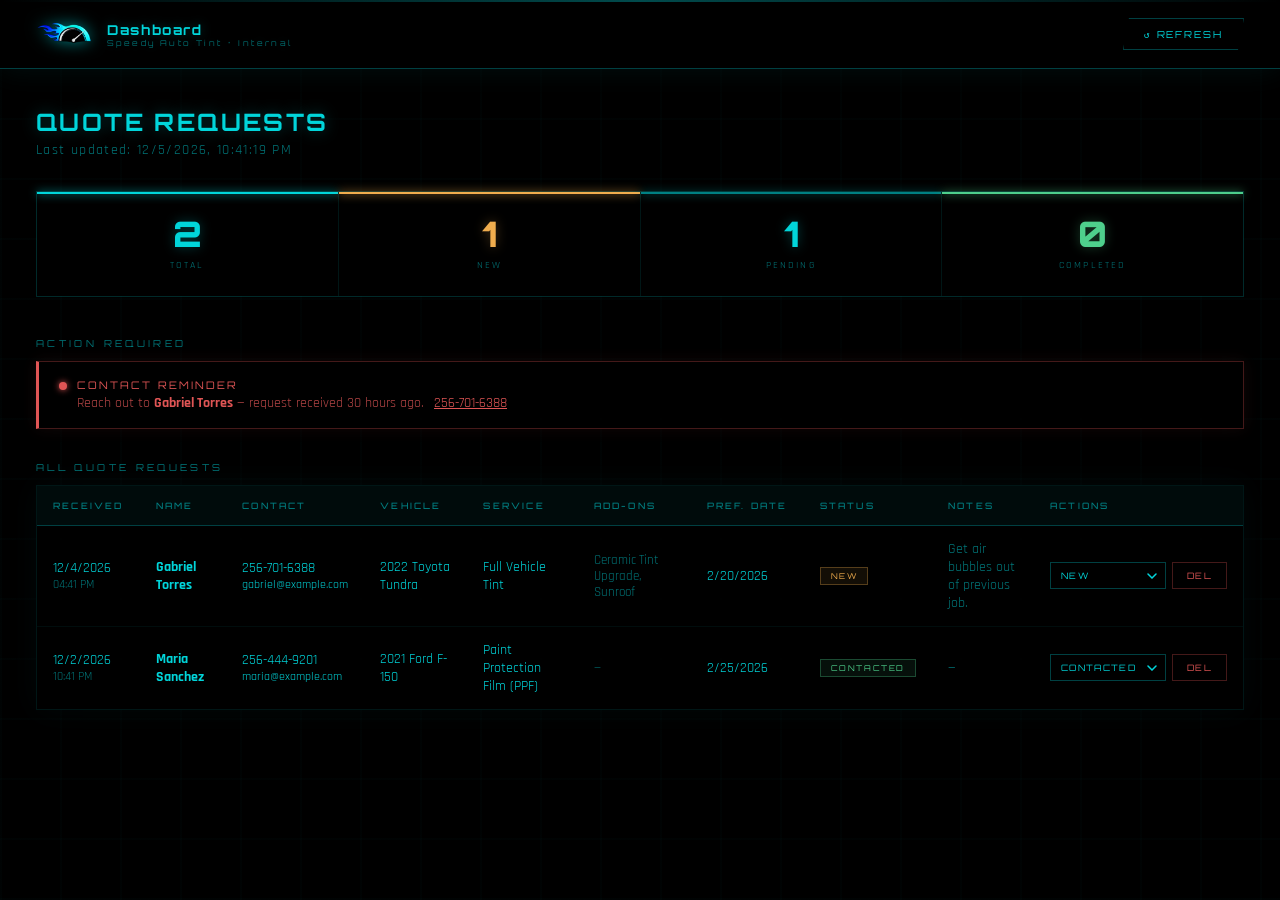
==== customer_dashboard.html @ 74e2680d "Rename dashboard.html to customer_dashboard.html" ====
<!DOCTYPE html>
<html lang="en">
<head>
    <meta charset="UTF-8">
    <meta name="viewport" content="width=device-width, initial-scale=1.0">
    <!-- PRIVACY: Dashboard is not linked from public site. Access via direct URL only. -->
    <meta name="robots" content="noindex, nofollow">
    <title>Customer Dashboard — Speedy Auto Tint</title>
    <link rel="preconnect" href="https://fonts.googleapis.com">
    <link rel="preconnect" href="https://fonts.gstatic.com" crossorigin>
    <link href="https://fonts.googleapis.com/css2?family=Rajdhani:wght@300;400;500;600;700&family=Orbitron:wght@400;500;700;900&display=swap" rel="stylesheet">
    <link rel="icon" type="image/png" href="favicon.png" sizes="64x64">
    <link rel="icon" type="image/x-icon" href="favicon.ico">
    <link rel="shortcut icon" href="favicon.ico">
    <link rel="apple-touch-icon" href="favicon.png">
    <style>
        :root {
            --cyan:      #01D5DA;
            --cyan-60:   rgba(1, 213, 218, 0.6);
            --cyan-30:   rgba(1, 213, 218, 0.3);
            --cyan-10:   rgba(1, 213, 218, 0.1);
            --cyan-05:   rgba(1, 213, 218, 0.05);
            --red:       #e05555;
            --red-30:    rgba(224, 85, 85, 0.3);
            --amber:     #f0ad4e;
            --amber-30:  rgba(240, 173, 78, 0.3);
            --green:     #4ecf8c;
            --green-30:  rgba(78, 207, 140, 0.3);
            --bg:        #000;
            --text-muted: rgba(1, 213, 218, 0.55);
            --font-display: 'Orbitron', monospace;
            --font-body:    'Rajdhani', monospace;
        }

        *, *::before, *::after { margin: 0; padding: 0; box-sizing: border-box; }

        body {
            font-family: var(--font-body);
            background: var(--bg);
            color: var(--cyan);
            min-height: 100vh;
            overflow-x: hidden;
        }

        body::before {
            content: '';
            position: fixed; inset: 0;
            background-image:
                linear-gradient(0deg, transparent 0px, rgba(1,213,218,0.03) 1px, transparent 2px),
                linear-gradient(90deg, transparent 0px, rgba(1,213,218,0.03) 1px, transparent 2px);
            background-size: 60px 60px;
            pointer-events: none;
            z-index: 0;
        }

        body::after {
            content: '';
            position: fixed; top: 0; left: 0;
            width: 100%; height: 2px;
            background: linear-gradient(90deg, transparent, var(--cyan), transparent);
            animation: scan 10s linear infinite;
            pointer-events: none;
            z-index: 999;
            opacity: 0.35;
        }

        @keyframes scan { 0%{ transform: translateY(0); } 100%{ transform: translateY(100vh); } }
        @keyframes cw   { to{ transform: rotate(360deg); } }
        @keyframes ccw  { to{ transform: rotate(-360deg); } }
        @keyframes fadeIn { from{ opacity:0; } to{ opacity:1; } }
        @keyframes glow {
            0%,100%{ text-shadow: 0 0 10px var(--cyan-30); }
            50%    { text-shadow: 0 0 20px var(--cyan-60), 0 0 35px var(--cyan-30); }
        }

        /* ══════════ HEADER ══════════ */
        header {
            position: sticky; top: 0;
            background: rgba(0,0,0,0.95);
            border-bottom: 1px solid var(--cyan-30);
            box-shadow: 0 0 30px rgba(1,213,218,0.08);
            backdrop-filter: blur(12px);
            z-index: 100;
        }

        .header-inner {
            max-width: 1600px;
            margin: 0 auto;
            padding: 0 clamp(16px,3vw,36px);
            height: 68px;
            display: flex;
            align-items: center;
            justify-content: space-between;
            gap: 1rem;
        }

        .logo-group {
            display: flex;
            align-items: center;
            gap: 14px;
        }

        .logo-group img {
            height: 38px; width: auto;
            filter: drop-shadow(0 0 8px var(--cyan-60));
        }

        .logo-text {
            font-family: var(--font-display);
            font-size: 0.85rem;
            font-weight: 700;
            letter-spacing: 0.12em;
            color: var(--cyan);
            text-shadow: 0 0 12px var(--cyan-30);
            animation: glow 3s ease-in-out infinite;
        }

        .logo-sub-text {
            display: block;
            font-size: 0.5rem;
            letter-spacing: 0.3em;
            opacity: 0.5;
            font-weight: 400;
        }

        .header-actions {
            display: flex;
            gap: 0.75rem;
            align-items: center;
        }

        .btn {
            font-family: var(--font-display);
            font-size: 0.6rem;
            letter-spacing: 0.2em;
            text-transform: uppercase;
            padding: 9px 20px;
            cursor: pointer;
            border: none;
            background: none;
            transition: all 0.25s ease;
            clip-path: polygon(6px 0%, 100% 0%, calc(100% - 6px) 100%, 0% 100%);
        }

        .btn-ghost {
            color: var(--cyan);
            border: 1px solid var(--cyan-30);
            box-shadow: 0 0 10px rgba(1,213,218,0.06);
        }

        .btn-ghost:hover {
            border-color: var(--cyan);
            background: var(--cyan-10);
            box-shadow: 0 0 18px var(--cyan-30);
        }

        /* ══════════ LOADING OVERLAY ══════════ */
        .loading-overlay {
            position: fixed; inset: 0;
            background: rgba(0,0,0,0.94);
            display: none;
            justify-content: center;
            align-items: center;
            z-index: 9999;
            animation: fadeIn 0.2s ease;
            backdrop-filter: blur(4px);
        }

        .loading-overlay.active { display: flex; }

        .loading-inner { text-align: center; }

        .spin-ring {
            position: relative;
            width: 56px; height: 56px;
            margin: 0 auto;
        }

        .spin-ring div {
            position: absolute; inset: 0;
            border-radius: 50%;
            border: 2px solid transparent;
            border-top-color: var(--cyan);
            filter: drop-shadow(0 0 5px var(--cyan));
        }

        .spin-ring div:nth-child(1) { animation: cw 1.4s linear infinite; }
        .spin-ring div:nth-child(2) { inset: 8px; border-top-color: var(--cyan-60); animation: ccw 0.9s linear infinite; }
        .spin-ring div:nth-child(3) { inset: 18px; border-top-color: var(--cyan-30); animation: cw 0.6s linear infinite; }

        .loading-text {
            font-family: var(--font-display);
            font-size: 0.6rem;
            letter-spacing: 0.35em;
            color: var(--cyan);
            margin-top: 1.5rem;
            text-shadow: 0 0 8px var(--cyan);
        }

        /* ══════════ LAYOUT ══════════ */
        main {
            max-width: 1600px;
            margin: 0 auto;
            padding: clamp(24px,3vw,40px) clamp(16px,3vw,36px);
            position: relative;
            z-index: 2;
        }

        .page-title {
            font-family: var(--font-display);
            font-size: clamp(1rem, 2.5vw, 1.5rem);
            font-weight: 700;
            text-transform: uppercase;
            letter-spacing: 0.1em;
            color: var(--cyan);
            text-shadow: 0 0 15px var(--cyan-30);
            margin-bottom: 0.25rem;
        }

        .page-subtitle {
            font-size: 0.85rem;
            color: var(--text-muted);
            letter-spacing: 0.1em;
            margin-bottom: 2rem;
        }

        /* ══════════ STATS GRID ══════════ */
        .stats-grid {
            display: grid;
            grid-template-columns: repeat(auto-fit, minmax(160px, 1fr));
            gap: 1px;
            background: var(--cyan-10);
            border: 1px solid var(--cyan-10);
            margin-bottom: 2.5rem;
        }

        .stat-card {
            background: var(--bg);
            padding: 1.5rem;
            text-align: center;
            transition: background 0.25s ease;
            position: relative;
        }

        .stat-card:hover { background: var(--cyan-05); }

        .stat-card::before {
            content: '';
            position: absolute;
            top: 0; left: 0; right: 0;
            height: 2px;
        }

        .stat-card.c-total::before   { background: var(--cyan); box-shadow: 0 0 8px var(--cyan); }
        .stat-card.c-new::before     { background: var(--amber); box-shadow: 0 0 8px var(--amber); }
        .stat-card.c-pending::before { background: var(--cyan-60); box-shadow: 0 0 8px var(--cyan-60); }
        .stat-card.c-done::before    { background: var(--green); box-shadow: 0 0 8px var(--green); }

        .stat-number {
            font-family: var(--font-display);
            font-size: 2.2rem;
            font-weight: 900;
            line-height: 1;
            margin-bottom: 0.4rem;
        }

        .stat-card.c-total   .stat-number { color: var(--cyan);   text-shadow: 0 0 12px var(--cyan-30); }
        .stat-card.c-new     .stat-number { color: var(--amber);  text-shadow: 0 0 12px var(--amber-30); }
        .stat-card.c-pending .stat-number { color: var(--cyan);   text-shadow: 0 0 12px var(--cyan-30); }
        .stat-card.c-done    .stat-number { color: var(--green);  text-shadow: 0 0 12px var(--green-30); }

        .stat-label {
            font-size: 0.65rem;
            letter-spacing: 0.2em;
            text-transform: uppercase;
            color: var(--text-muted);
        }

        /* ══════════ ALERTS ══════════ */
        .alerts-section { margin-bottom: 2rem; }

        .section-label {
            font-family: var(--font-display);
            font-size: 0.6rem;
            letter-spacing: 0.35em;
            text-transform: uppercase;
            color: var(--text-muted);
            margin-bottom: 0.75rem;
            display: block;
        }

        .alert-card {
            background: rgba(0,0,0,0.8);
            border: 1px solid var(--red-30);
            border-left: 3px solid var(--red);
            padding: 1rem 1.25rem;
            margin-bottom: 0.6rem;
            display: flex;
            align-items: flex-start;
            gap: 10px;
            box-shadow: 0 0 15px rgba(224,85,85,0.08);
        }

        .alert-dot {
            width: 8px; height: 8px;
            background: var(--red);
            border-radius: 50%;
            box-shadow: 0 0 6px var(--red);
            flex-shrink: 0;
            margin-top: 4px;
        }

        .alert-title {
            font-family: var(--font-display);
            font-size: 0.65rem;
            letter-spacing: 0.2em;
            text-transform: uppercase;
            color: var(--red);
            margin-bottom: 2px;
        }

        .alert-body { font-size: 0.9rem; color: rgba(224,85,85,0.8); }
        .alert-body strong { color: var(--red); }

        .no-alerts {
            padding: 0.75rem 1.25rem;
            font-size: 0.85rem;
            color: var(--text-muted);
            border: 1px solid var(--cyan-10);
            border-left: 3px solid var(--green);
            background: rgba(0,0,0,0.6);
        }

        /* ══════════ TABLE ══════════ */
        .table-section-title {
            font-family: var(--font-display);
            font-size: 0.6rem;
            letter-spacing: 0.35em;
            text-transform: uppercase;
            color: var(--text-muted);
            margin-bottom: 0.75rem;
        }

        .table-wrapper {
            overflow-x: auto;
            background: rgba(0,0,0,0.8);
            border: 1px solid var(--cyan-10);
            box-shadow: 0 0 30px rgba(1,213,218,0.04);
        }

        table {
            width: 100%;
            border-collapse: collapse;
            min-width: 900px;
        }

        thead tr {
            background: var(--cyan-05);
            border-bottom: 1px solid var(--cyan-30);
        }

        th {
            font-family: var(--font-display);
            font-size: 0.55rem;
            letter-spacing: 0.25em;
            text-transform: uppercase;
            color: var(--text-muted);
            padding: 14px 16px;
            text-align: left;
            white-space: nowrap;
            font-weight: 500;
        }

        tbody tr {
            border-bottom: 1px solid rgba(1,213,218,0.06);
            transition: background 0.2s ease;
        }

        tbody tr:hover { background: var(--cyan-05); }
        tbody tr:last-child { border-bottom: none; }

        td {
            padding: 14px 16px;
            font-size: 0.9rem;
            color: var(--cyan);
            vertical-align: middle;
        }

        td a {
            color: var(--cyan);
            text-decoration: none;
            border-bottom: 1px solid transparent;
            transition: border-color 0.2s ease;
        }

        td a:hover { border-bottom-color: var(--cyan); }

        .meta-text {
            font-size: 0.75rem;
            color: var(--text-muted);
            display: block;
        }

        /* Status badges */
        .badge {
            display: inline-block;
            padding: 3px 10px;
            font-family: var(--font-display);
            font-size: 0.5rem;
            letter-spacing: 0.2em;
            text-transform: uppercase;
            border: 1px solid;
            white-space: nowrap;
        }

        .badge-new      { color: var(--amber);  border-color: var(--amber-30);  background: rgba(240,173,78,0.08); }
        .badge-contacted{ color: var(--green);  border-color: var(--green-30);  background: rgba(78,207,140,0.08); }
        .badge-scheduled{ color: var(--cyan);   border-color: var(--cyan-30);   background: var(--cyan-05); }
        .badge-completed{ color: var(--text-muted); border-color: rgba(1,213,218,0.12); background: transparent; }

        /* Actions */
        .status-select {
            background: rgba(0,0,0,0.8);
            color: var(--cyan);
            border: 1px solid var(--cyan-30);
            padding: 7px 28px 7px 10px;
            font-family: var(--font-display);
            font-size: 0.55rem;
            letter-spacing: 0.15em;
            cursor: pointer;
            text-transform: uppercase;
            outline: none;
            appearance: none;
            -webkit-appearance: none;
            background-image: url("data:image/svg+xml,%3Csvg xmlns='http://www.w3.org/2000/svg' width='10' height='6' viewBox='0 0 10 6'%3E%3Cpath d='M1 1l4 4 4-4' stroke='%2301D5DA' stroke-width='1.5' fill='none' stroke-linecap='round'/%3E%3C/svg%3E");
            background-repeat: no-repeat;
            background-position: right 8px center;
            transition: all 0.2s ease;
        }

        .status-select:focus, .status-select:hover {
            border-color: var(--cyan);
            box-shadow: 0 0 10px var(--cyan-30);
        }

        .status-select option { background: #000; }

        .delete-btn {
            padding: 7px 14px;
            font-family: var(--font-display);
            font-size: 0.55rem;
            letter-spacing: 0.15em;
            text-transform: uppercase;
            cursor: pointer;
            background: transparent;
            color: var(--red);
            border: 1px solid var(--red-30);
            transition: all 0.2s ease;
        }

        .delete-btn:hover {
            background: rgba(224,85,85,0.1);
            border-color: var(--red);
            box-shadow: 0 0 12px var(--red-30);
        }

        /* Empty state */
        .empty-state {
            padding: 60px 20px;
            text-align: center;
            color: var(--text-muted);
        }

        .empty-state p { font-size: 0.9rem; letter-spacing: 0.1em; }

        /* ══════════ MODAL ══════════ */
        .modal-backdrop {
            position: fixed; inset: 0;
            background: rgba(0,0,0,0.92);
            display: none;
            justify-content: center;
            align-items: center;
            z-index: 9000;
            backdrop-filter: blur(6px);
        }

        .modal-backdrop.active { display: flex; }

        .modal {
            background: rgba(0,0,0,0.98);
            border: 1px solid var(--cyan-30);
            padding: 2.5rem;
            text-align: center;
            max-width: 380px;
            width: calc(100% - 40px);
            box-shadow: 0 0 60px rgba(1,213,218,0.1);
            position: relative;
        }

        .modal::before {
            content: '';
            position: absolute;
            top: -1px; left: -1px;
            width: 20px; height: 20px;
            border-top: 2px solid var(--cyan);
            border-left: 2px solid var(--cyan);
        }

        .modal::after {
            content: '';
            position: absolute;
            bottom: -1px; right: -1px;
            width: 20px; height: 20px;
            border-bottom: 2px solid var(--cyan);
            border-right: 2px solid var(--cyan);
        }

        .modal h3 {
            font-family: var(--font-display);
            font-size: 0.75rem;
            letter-spacing: 0.2em;
            text-transform: uppercase;
            margin-bottom: 0.75rem;
            color: var(--cyan);
        }

        .modal p {
            font-size: 0.9rem;
            color: var(--text-muted);
            margin-bottom: 2rem;
        }

        .modal-btns { display: flex; gap: 0.75rem; justify-content: center; }

        /* ══════════ RESPONSIVE ══════════ */
        @media (max-width: 640px) {
            .stats-grid { grid-template-columns: 1fr 1fr; }
        }
    </style>
</head>
<body>

    <header>
        <div class="header-inner">
            <div class="logo-group">
                <img src="images/Main.png" alt="Speedy Auto Tint" onerror="this.style.display='none'">
                <div class="logo-text">
                    Dashboard
                    <span class="logo-sub-text">Speedy Auto Tint · Internal</span>
                </div>
            </div>
            <div class="header-actions">
                <button class="btn btn-ghost" id="refreshBtn">↺ Refresh</button>
            </div>
        </div>
    </header>

    <div class="loading-overlay" id="loadingOverlay">
        <div class="loading-inner">
            <div class="spin-ring">
                <div></div><div></div><div></div>
            </div>
            <p class="loading-text">Refreshing Data…</p>
        </div>
    </div>

    <main>
        <h1 class="page-title">Quote Requests</h1>
        <p class="page-subtitle" id="last-updated">Loading…</p>

        <!-- Stats -->
        <div class="stats-grid">
            <div class="stat-card c-total">
                <div class="stat-number" id="stat-total">—</div>
                <div class="stat-label">Total</div>
            </div>
            <div class="stat-card c-new">
                <div class="stat-number" id="stat-new">—</div>
                <div class="stat-label">New</div>
            </div>
            <div class="stat-card c-pending">
                <div class="stat-number" id="stat-pending">—</div>
                <div class="stat-label">Pending</div>
            </div>
            <div class="stat-card c-done">
                <div class="stat-number" id="stat-done">—</div>
                <div class="stat-label">Completed</div>
            </div>
        </div>

        <!-- Alerts -->
        <div class="alerts-section">
            <span class="section-label">Action Required</span>
            <div id="alert-container"></div>
        </div>

        <!-- Table -->
        <div>
            <div class="table-section-title">All Quote Requests</div>
            <div class="table-wrapper">
                <table id="customer-table">
                    <thead>
                        <tr>
                            <th>Received</th>
                            <th>Name</th>
                            <th>Contact</th>
                            <th>Vehicle</th>
                            <th>Service</th>
                            <th>Add-ons</th>
                            <th>Pref. Date</th>
                            <th>Status</th>
                            <th>Notes</th>
                            <th>Actions</th>
                        </tr>
                    </thead>
                    <tbody id="table-body"></tbody>
                </table>
            </div>
        </div>
    </main>

    <!-- Confirm modal -->
    <div class="modal-backdrop" id="modal">
        <div class="modal">
            <h3>Confirm Delete</h3>
            <p id="modal-msg">Delete this record?</p>
            <div class="modal-btns">
                <button class="btn delete-btn" id="modal-yes">Delete</button>
                <button class="btn btn-ghost" id="modal-no">Cancel</button>
            </div>
        </div>
    </div>

    <script>
    /* ═══════════════════════════════════
       STORAGE HELPERS
       NOTE: This dashboard uses localStorage for a zero-server,
       privacy-friendly approach. Data lives only on this device.
       For multi-device access, see the README for Formspree+Webhook
       setup which can push submissions to a shared JSON endpoint.
    ═══════════════════════════════════ */

    const STORAGE_KEY = 'quoteRequests';

    function getCustomers() {
        try {
            const raw = localStorage.getItem(STORAGE_KEY);
            if (!raw) return getSampleData();
            const parsed = JSON.parse(raw);
            return Array.isArray(parsed) ? parsed : [];
        } catch {
            return [];
        }
    }

    function saveCustomers(list) {
        try {
            localStorage.setItem(STORAGE_KEY, JSON.stringify(list));
        } catch (e) {
            console.error('Storage write failed:', e);
        }
    }

    function getSampleData() {
        const demo = [
            {
                id: 'demo_001',
                name: 'Gabriel Torres',
                phone: '256-701-6388',
                email: 'gabriel@example.com',
                year: '2022', make: 'Toyota', model: 'Tundra',
                service: 'Full Vehicle Tint',
                addons: ['Ceramic Tint Upgrade', 'Sunroof'],
                preferred_date: '2026-02-20',
                notes: 'Get air bubbles out of previous job.',
                submissionDate: new Date(Date.now() - 30 * 60 * 60 * 1000).toISOString(),
                status: 'new'
            },
            {
                id: 'demo_002',
                name: 'Maria Sanchez',
                phone: '256-444-9201',
                email: 'maria@example.com',
                year: '2021', make: 'Ford', model: 'F-150',
                service: 'Paint Protection Film (PPF)',
                addons: [],
                preferred_date: '2026-02-25',
                notes: '',
                submissionDate: new Date(Date.now() - 3 * 24 * 60 * 60 * 1000).toISOString(),
                status: 'contacted'
            }
        ];
        saveCustomers(demo);
        return demo;
    }

    /* ═══════════════════════════════════
       RENDER
    ═══════════════════════════════════ */

    function renderAll() {
        const customers = getCustomers();
        renderStats(customers);
        renderAlerts(customers);
        renderTable(customers);
        document.getElementById('last-updated').textContent =
            `Last updated: ${new Date().toLocaleString()}`;
    }

    function renderStats(list) {
        document.getElementById('stat-total').textContent   = list.length;
        document.getElementById('stat-new').textContent     = list.filter(c => c.status === 'new').length;
        document.getElementById('stat-pending').textContent = list.filter(c => ['contacted','scheduled'].includes(c.status)).length;
        document.getElementById('stat-done').textContent    = list.filter(c => c.status === 'completed').length;
    }

    function renderAlerts(list) {
        const container = document.getElementById('alert-container');
        container.innerHTML = '';
        const now = Date.now();
        let found = false;

        // Sort newest first for alert check
        const sorted = [...list].sort((a,b) => new Date(b.submissionDate) - new Date(a.submissionDate));

        sorted.forEach(c => {
            const ageHrs = (now - new Date(c.submissionDate).getTime()) / 3600000;
            if (c.status === 'new' && ageHrs > 24) {
                const el = document.createElement('div');
                el.className = 'alert-card';
                el.innerHTML = `
                    <div class="alert-dot"></div>
                    <div>
                        <div class="alert-title">Contact Reminder</div>
                        <div class="alert-body">
                            Reach out to <strong>${escHtml(c.name)}</strong> —
                            request received ${Math.floor(ageHrs)} hours ago.
                            <a href="tel:${escHtml(c.phone)}" style="color:var(--red);margin-left:6px;">${escHtml(c.phone)}</a>
                        </div>
                    </div>
                `;
                container.appendChild(el);
                found = true;
            }
        });

        if (!found) {
            container.innerHTML = '<div class="no-alerts">✓ No urgent alerts — all requests addressed within 24 hours.</div>';
        }
    }

    function renderTable(list) {
        const tbody = document.getElementById('table-body');
        tbody.innerHTML = '';

        if (list.length === 0) {
            tbody.innerHTML = `<tr><td colspan="10"><div class="empty-state"><p>No quote requests received yet.</p></div></td></tr>`;
            return;
        }

        const sorted = [...list].sort((a,b) => new Date(b.submissionDate) - new Date(a.submissionDate));

        sorted.forEach((c, idx) => {
            const sub  = new Date(c.submissionDate);
            const vehicle = (c.year && c.make && c.model)
                ? `${escHtml(c.year)} ${escHtml(c.make)} ${escHtml(c.model)}`
                : escHtml(c.vehicle || 'N/A');
            const addons = Array.isArray(c.addons) && c.addons.length
                ? c.addons.map(escHtml).join(', ')
                : '—';
            const prefDate = c.preferred_date
                ? new Date(c.preferred_date + 'T00:00:00').toLocaleDateString()
                : '—';

            const statusBadgeMap = {
                new:       'badge-new',
                contacted: 'badge-contacted',
                scheduled: 'badge-scheduled',
                completed: 'badge-completed'
            };
            const badgeClass = statusBadgeMap[c.status] || 'badge-new';

            const tr = document.createElement('tr');
            tr.innerHTML = `
                <td>
                    ${sub.toLocaleDateString()}
                    <span class="meta-text">${sub.toLocaleTimeString([], {hour:'2-digit',minute:'2-digit'})}</span>
                </td>
                <td><strong>${escHtml(c.name)}</strong></td>
                <td>
                    <a href="tel:${escHtml(c.phone)}">${escHtml(c.phone)}</a>
                    ${c.email ? `<span class="meta-text"><a href="mailto:${escHtml(c.email)}">${escHtml(c.email)}</a></span>` : ''}
                </td>
                <td>${vehicle}</td>
                <td>${escHtml(c.service || '—')}</td>
                <td style="font-size:0.8rem;color:var(--text-muted)">${addons}</td>
                <td>${prefDate}</td>
                <td><span class="badge ${badgeClass}">${escHtml(c.status)}</span></td>
                <td style="font-size:0.85rem;color:var(--text-muted);max-width:200px;">${escHtml(c.notes || '—')}</td>
                <td>
                    <div style="display:flex;gap:6px;align-items:center;flex-wrap:nowrap;">
                        <select class="status-select" data-id="${escHtml(c.id)}">
                            <option value="new"       ${c.status==='new'       ?'selected':''}>New</option>
                            <option value="contacted" ${c.status==='contacted' ?'selected':''}>Contacted</option>
                            <option value="scheduled" ${c.status==='scheduled' ?'selected':''}>Scheduled</option>
                            <option value="completed" ${c.status==='completed' ?'selected':''}>Completed</option>
                        </select>
                        <button class="delete-btn" data-id="${escHtml(c.id)}" data-name="${escHtml(c.name)}">Del</button>
                    </div>
                </td>
            `;
            tbody.appendChild(tr);
        });

        bindTableEvents();
    }

    function bindTableEvents() {
        document.querySelectorAll('.status-select').forEach(sel => {
            sel.addEventListener('change', e => {
                const id = e.target.dataset.id;
                const newStatus = e.target.value;
                const list = getCustomers();
                const rec = list.find(c => c.id === id);
                if (rec) {
                    rec.status = newStatus;
                    rec.lastModified = new Date().toISOString();
                    saveCustomers(list);
                    renderAll();
                }
            });
        });

        document.querySelectorAll('.delete-btn').forEach(btn => {
            btn.addEventListener('click', e => {
                const id   = e.target.dataset.id;
                const name = e.target.dataset.name;
                showModal(`Delete request from "${name}"? This cannot be undone.`, () => {
                    const list = getCustomers().filter(c => c.id !== id);
                    saveCustomers(list);
                    renderAll();
                });
            });
        });
    }

    /* ═══════════════════════════════════
       MODAL
    ═══════════════════════════════════ */
    let pendingAction = null;

    function showModal(msg, cb) {
        document.getElementById('modal-msg').textContent = msg;
        document.getElementById('modal').classList.add('active');
        pendingAction = cb;
    }

    document.getElementById('modal-yes').addEventListener('click', () => {
        if (pendingAction) pendingAction();
        document.getElementById('modal').classList.remove('active');
        pendingAction = null;
    });

    document.getElementById('modal-no').addEventListener('click', () => {
        document.getElementById('modal').classList.remove('active');
        pendingAction = null;
    });

    /* ═══════════════════════════════════
       REFRESH
    ═══════════════════════════════════ */
    function showLoading()  { document.getElementById('loadingOverlay').classList.add('active'); }
    function hideLoading()  { setTimeout(() => document.getElementById('loadingOverlay').classList.remove('active'), 600); }

    document.getElementById('refreshBtn').addEventListener('click', () => {
        showLoading();
        setTimeout(() => { renderAll(); hideLoading(); }, 800);
    });

    /* ═══════════════════════════════════
       CROSS-TAB SYNC
    ═══════════════════════════════════ */
    window.addEventListener('storage', e => {
        if (e.key === STORAGE_KEY) renderAll();
    });

    /* ═══════════════════════════════════
       SECURITY: HTML escape helper
    ═══════════════════════════════════ */
    function escHtml(str) {
        if (str == null) return '';
        return String(str)
            .replace(/&/g, '&amp;')
            .replace(/</g, '&lt;')
            .replace(/>/g, '&gt;')
            .replace(/"/g, '&quot;')
            .replace(/'/g, '&#x27;');
    }

    /* ═══════════════════════════════════
       AUTO-REFRESH every 60 seconds
    ═══════════════════════════════════ */
    setInterval(() => renderAll(), 60000);

    /* ── Init ── */
    renderAll();
    </script>
</body>
</html>
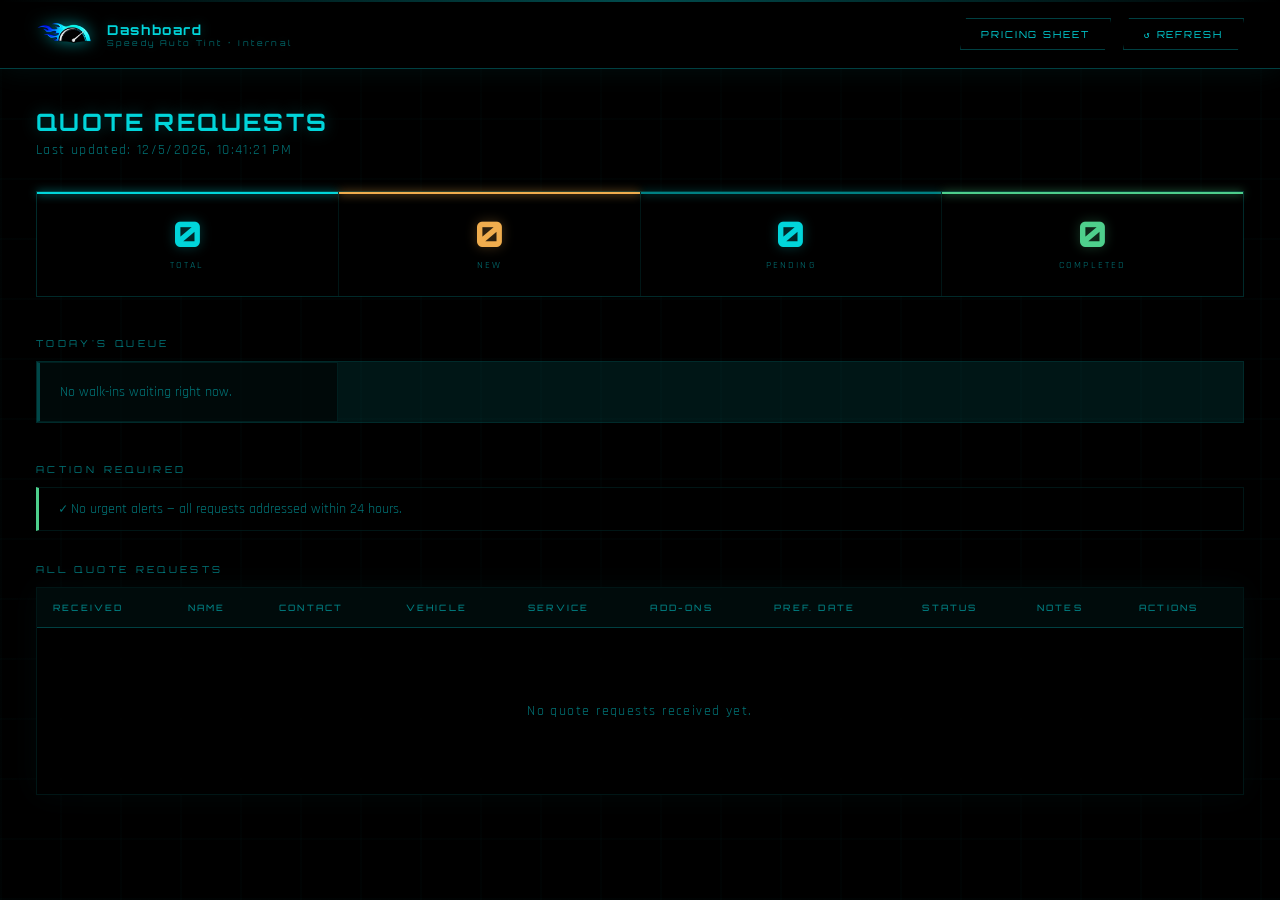
==== commit 0dd63196: "Change greeting from 'Hello' to 'Goodbye'" ====
--- a/customer_dashboard.html
+++ b/customer_dashboard.html
@@ -13,6 +13,9 @@
     <link rel="icon" type="image/x-icon" href="favicon.ico">
     <link rel="shortcut icon" href="favicon.ico">
     <link rel="apple-touch-icon" href="favicon.png">
+    <!-- Centralized pricing: edit pricing-data/pricing.json to change prices everywhere -->
+    <script defer src="pricing-data/pricing-service.js"></script>
+    <script defer src="pricing-data/app-data-store.js"></script>
     <style>
         :root {
             --cyan:      #01D5DA;
@@ -154,6 +157,11 @@
             box-shadow: 0 0 18px var(--cyan-30);
         }
 
+        a.btn {
+            text-decoration: none;
+            display: inline-block;
+        }
+
         /* ══════════ LOADING OVERLAY ══════════ */
         .loading-overlay {
             position: fixed; inset: 0;
@@ -532,6 +540,256 @@
 
         .modal-btns { display: flex; gap: 0.75rem; justify-content: center; }
 
+        /* ══════════ TODAY'S QUEUE ══════════ */
+        .queue-section { margin-bottom: 2.5rem; }
+
+        .queue-grid {
+            display: grid;
+            grid-template-columns: repeat(auto-fill, minmax(260px, 1fr));
+            gap: 1px;
+            background: var(--cyan-10);
+            border: 1px solid var(--cyan-10);
+        }
+
+        .queue-card {
+            background: rgba(0,0,0,0.85);
+            padding: 1.1rem 1.25rem;
+            border-left: 3px solid var(--cyan-60);
+            transition: background 0.2s ease;
+        }
+
+        .queue-card:hover { background: var(--cyan-05); }
+
+        .queue-card.status-waiting     { border-left-color: var(--amber); }
+        .queue-card.status-in-progress { border-left-color: var(--cyan); }
+        .queue-card.status-ready       { border-left-color: var(--green); }
+
+        .queue-top {
+            display: flex;
+            align-items: center;
+            justify-content: space-between;
+            gap: 0.5rem;
+            margin-bottom: 0.4rem;
+        }
+
+        .queue-name {
+            font-family: var(--font-display);
+            font-size: 0.8rem;
+            letter-spacing: 0.05em;
+            color: var(--cyan);
+        }
+
+        .queue-wait {
+            font-size: 0.7rem;
+            color: var(--text-muted);
+            white-space: nowrap;
+        }
+
+        .queue-meta {
+            font-size: 0.8rem;
+            color: var(--text-muted);
+            margin-bottom: 0.15rem;
+        }
+
+        .queue-service {
+            font-size: 0.8rem;
+            color: var(--cyan-60);
+            margin-bottom: 0.75rem;
+        }
+
+        .queue-controls {
+            display: flex;
+            gap: 6px;
+            flex-wrap: wrap;
+        }
+
+        .queue-status-select {
+            flex: 1 1 120px;
+            background: rgba(0,0,0,0.8);
+            color: var(--cyan);
+            border: 1px solid var(--cyan-30);
+            padding: 6px 24px 6px 8px;
+            font-family: var(--font-display);
+            font-size: 0.5rem;
+            letter-spacing: 0.12em;
+            text-transform: uppercase;
+            cursor: pointer;
+            outline: none;
+            appearance: none;
+            -webkit-appearance: none;
+            background-image: url("data:image/svg+xml,%3Csvg xmlns='http://www.w3.org/2000/svg' width='10' height='6' viewBox='0 0 10 6'%3E%3Cpath d='M1 1l4 4 4-4' stroke='%2301D5DA' stroke-width='1.5' fill='none' stroke-linecap='round'/%3E%3C/svg%3E");
+            background-repeat: no-repeat;
+            background-position: right 6px center;
+        }
+
+        .queue-quote-btn {
+            flex: 0 0 auto;
+            padding: 6px 12px;
+            font-family: var(--font-display);
+            font-size: 0.5rem;
+            letter-spacing: 0.12em;
+            text-transform: uppercase;
+            cursor: pointer;
+            background: var(--cyan-10);
+            color: var(--cyan);
+            border: 1px solid var(--cyan-30);
+        }
+
+        .queue-quote-btn:hover { border-color: var(--cyan); box-shadow: 0 0 10px var(--cyan-30); }
+
+        .queue-empty {
+            padding: 1.25rem;
+            font-size: 0.85rem;
+            color: var(--text-muted);
+            border: 1px solid var(--cyan-10);
+            border-left: 3px solid var(--cyan-30);
+            background: rgba(0,0,0,0.6);
+        }
+
+        /* Small action button used in the table's Actions column */
+        .quote-btn {
+            padding: 7px 12px;
+            font-family: var(--font-display);
+            font-size: 0.55rem;
+            letter-spacing: 0.15em;
+            text-transform: uppercase;
+            cursor: pointer;
+            background: var(--cyan-10);
+            color: var(--cyan);
+            border: 1px solid var(--cyan-30);
+            transition: all 0.2s ease;
+        }
+
+        .quote-btn:hover { border-color: var(--cyan); box-shadow: 0 0 12px var(--cyan-30); }
+
+        /* ══════════ QUOTE BUILDER MODAL ══════════ */
+        .quote-modal {
+            max-width: 760px;
+            width: calc(100% - 40px);
+            max-height: 88vh;
+            overflow-y: auto;
+            text-align: left;
+        }
+
+        .quote-modal h3 { text-align: center; margin-bottom: 0.25rem; }
+        .quote-modal .quote-subtitle {
+            text-align: center;
+            font-size: 0.8rem;
+            color: var(--text-muted);
+            margin-bottom: 1.5rem;
+        }
+
+        .quote-columns {
+            display: grid;
+            grid-template-columns: 1.3fr 1fr;
+            gap: 1.5rem;
+        }
+
+        @media (max-width: 640px) {
+            .quote-columns { grid-template-columns: 1fr; }
+        }
+
+        .quote-category-title {
+            font-family: var(--font-display);
+            font-size: 0.6rem;
+            letter-spacing: 0.25em;
+            text-transform: uppercase;
+            color: var(--text-muted);
+            margin: 1rem 0 0.5rem;
+        }
+
+        .quote-category-title:first-child { margin-top: 0; }
+
+        .quote-item-row {
+            display: flex;
+            align-items: center;
+            justify-content: space-between;
+            gap: 8px;
+            padding: 8px 10px;
+            border: 1px solid var(--cyan-10);
+            margin-bottom: 4px;
+            cursor: pointer;
+            font-size: 0.85rem;
+        }
+
+        .quote-item-row:hover { border-color: var(--cyan-30); background: var(--cyan-05); }
+        .quote-item-row.selected { border-color: var(--cyan); background: var(--cyan-10); }
+
+        .quote-item-price { color: var(--cyan-60); font-size: 0.8rem; white-space: nowrap; }
+
+        .quote-selected-panel {
+            border: 1px solid var(--cyan-10);
+            background: rgba(0,0,0,0.6);
+            padding: 1rem;
+        }
+
+        .quote-line {
+            display: flex;
+            justify-content: space-between;
+            align-items: center;
+            gap: 8px;
+            font-size: 0.85rem;
+            padding: 6px 0;
+            border-bottom: 1px solid rgba(1,213,218,0.08);
+        }
+
+        .quote-line .remove-line {
+            background: none; border: none; color: var(--red);
+            cursor: pointer; font-size: 0.8rem; padding: 0 4px;
+        }
+
+        .quote-total-row {
+            display: flex;
+            justify-content: space-between;
+            align-items: baseline;
+            margin-top: 0.75rem;
+            padding-top: 0.75rem;
+            border-top: 1px solid var(--cyan-30);
+        }
+
+        .quote-total-label {
+            font-family: var(--font-display);
+            font-size: 0.65rem;
+            letter-spacing: 0.2em;
+            text-transform: uppercase;
+            color: var(--text-muted);
+        }
+
+        .quote-total-value {
+            font-family: var(--font-display);
+            font-size: 1.4rem;
+            font-weight: 900;
+            color: var(--cyan);
+            text-shadow: 0 0 12px var(--cyan-30);
+        }
+
+        .quote-note-field {
+            width: 100%;
+            margin-top: 0.75rem;
+            background: rgba(0,0,0,0.8);
+            border: 1px solid var(--cyan-30);
+            color: var(--cyan);
+            font-family: var(--font-body);
+            font-size: 0.85rem;
+            padding: 8px 10px;
+            resize: vertical;
+            min-height: 60px;
+        }
+
+        .quote-actions {
+            display: flex;
+            gap: 0.6rem;
+            flex-wrap: wrap;
+            margin-top: 1.5rem;
+            justify-content: flex-end;
+        }
+
+        .quote-custom-note {
+            font-size: 0.7rem;
+            color: var(--amber);
+            margin-top: 4px;
+        }
+
         /* ══════════ RESPONSIVE ══════════ */
         @media (max-width: 640px) {
             .stats-grid { grid-template-columns: 1fr 1fr; }
@@ -550,6 +808,7 @@
                 </div>
             </div>
             <div class="header-actions">
+                <a class="btn btn-ghost" href="pricing-reference.html">Pricing Sheet</a>
                 <button class="btn btn-ghost" id="refreshBtn">↺ Refresh</button>
             </div>
         </div>
@@ -586,6 +845,12 @@
                 <div class="stat-number" id="stat-done">—</div>
                 <div class="stat-label">Completed</div>
             </div>
+        </div>
+
+        <!-- Today's Queue (walk-ins from the kiosk) -->
+        <div class="queue-section">
+            <span class="section-label">Today's Queue</span>
+            <div class="queue-grid" id="queue-container"></div>
         </div>
 
         <!-- Alerts -->
@@ -631,34 +896,56 @@
         </div>
     </div>
 
+    <!-- Quote Builder modal -->
+    <div class="modal-backdrop" id="quote-modal">
+        <div class="modal quote-modal">
+            <h3 id="quote-modal-title">Build Quote</h3>
+            <p class="quote-subtitle" id="quote-modal-subtitle">—</p>
+
+            <div class="quote-columns">
+                <div>
+                    <div id="quote-service-list"></div>
+                </div>
+                <div class="quote-selected-panel">
+                    <div class="quote-category-title">Selected Items</div>
+                    <div id="quote-line-items"></div>
+                    <div class="quote-total-row">
+                        <span class="quote-total-label">Total</span>
+                        <span class="quote-total-value" id="quote-total">$0</span>
+                    </div>
+                    <textarea class="quote-note-field" id="quote-notes" placeholder="Notes for this quote (e.g. custom quote amounts, special instructions)…"></textarea>
+                </div>
+            </div>
+
+            <div class="quote-actions">
+                <button class="btn btn-ghost" id="quote-close-btn">Close</button>
+                <button class="btn btn-ghost" id="quote-print-btn">🖨 Print</button>
+                <button class="btn btn-ghost" id="quote-email-btn">✉ Email Quote</button>
+                <button class="btn btn-ghost" id="quote-workorder-btn">Convert to Work Order</button>
+            </div>
+        </div>
+    </div>
+
     <script>
     /* ═══════════════════════════════════
-       STORAGE HELPERS
-       NOTE: This dashboard uses localStorage for a zero-server,
-       privacy-friendly approach. Data lives only on this device.
-       For multi-device access, see the README for Formspree+Webhook
-       setup which can push submissions to a shared JSON endpoint.
+       DATA STORE HELPERS
+       Browser storage is wrapped by pricing-data/app-data-store.js so this
+       dashboard can move to Supabase or a similar shared backend later
+       without rewriting the dashboard UI.
     ═══════════════════════════════════ */
 
     const STORAGE_KEY = 'quoteRequests';
 
     function getCustomers() {
-        try {
-            const raw = localStorage.getItem(STORAGE_KEY);
-            if (!raw) return getSampleData();
-            const parsed = JSON.parse(raw);
-            return Array.isArray(parsed) ? parsed : [];
-        } catch {
-            return [];
-        }
+        if (!window.SpeedyDataStore) return [];
+        const raw = SpeedyDataStore.readRaw(STORAGE_KEY);
+        if (!raw) return getSampleData();
+        const parsed = SpeedyDataStore.readJSON(STORAGE_KEY, []);
+        return Array.isArray(parsed) ? parsed : [];
     }
 
     function saveCustomers(list) {
-        try {
-            localStorage.setItem(STORAGE_KEY, JSON.stringify(list));
-        } catch (e) {
-            console.error('Storage write failed:', e);
-        }
+        if (window.SpeedyDataStore) SpeedyDataStore.writeRequests(list);
     }
 
     function getSampleData() {
@@ -674,7 +961,8 @@
                 preferred_date: '2026-02-20',
                 notes: 'Get air bubbles out of previous job.',
                 submissionDate: new Date(Date.now() - 30 * 60 * 60 * 1000).toISOString(),
-                status: 'new'
+                status: 'new',
+                source: 'web'
             },
             {
                 id: 'demo_002',
@@ -687,7 +975,23 @@
                 preferred_date: '2026-02-25',
                 notes: '',
                 submissionDate: new Date(Date.now() - 3 * 24 * 60 * 60 * 1000).toISOString(),
-                status: 'contacted'
+                status: 'contacted',
+                source: 'web'
+            },
+            {
+                id: 'demo_003',
+                name: 'John Smith',
+                phone: '256-555-0110',
+                email: '',
+                year: '2023', make: 'Honda', model: 'Civic',
+                service: 'Window Tint',
+                addons: [],
+                preferred_date: '',
+                notes: '',
+                submissionDate: new Date(Date.now() - 12 * 60 * 1000).toISOString(),
+                status: 'new',
+                source: 'walk-in',
+                queueStatus: 'waiting'
             }
         ];
         saveCustomers(demo);
@@ -701,10 +1005,80 @@
     function renderAll() {
         const customers = getCustomers();
         renderStats(customers);
+        renderQueue(customers);
         renderAlerts(customers);
         renderTable(customers);
         document.getElementById('last-updated').textContent =
             `Last updated: ${new Date().toLocaleString()}`;
+    }
+
+    /* ═══════════════════════════════════
+       TODAY'S QUEUE (kiosk walk-ins)
+    ═══════════════════════════════════ */
+
+    function renderQueue(list) {
+        const container = document.getElementById('queue-container');
+        if (!container) return;
+        container.innerHTML = '';
+
+        const startOfToday = new Date();
+        startOfToday.setHours(0, 0, 0, 0);
+
+        const queueItems = list
+            .filter(c => c.source === 'walk-in'
+                && c.queueStatus && c.queueStatus !== 'done'
+                && new Date(c.submissionDate) >= startOfToday)
+            .sort((a, b) => new Date(a.submissionDate) - new Date(b.submissionDate));
+
+        if (queueItems.length === 0) {
+            container.innerHTML = '<div class="queue-empty">No walk-ins waiting right now.</div>';
+            return;
+        }
+
+        queueItems.forEach(c => {
+            const waitMin = Math.max(0, Math.floor((Date.now() - new Date(c.submissionDate).getTime()) / 60000));
+            const vehicle = (c.year && c.make && c.model) ? `${escHtml(c.year)} ${escHtml(c.make)} ${escHtml(c.model)}` : 'Vehicle not specified';
+
+            const card = document.createElement('div');
+            card.className = `queue-card status-${c.queueStatus}`;
+            card.innerHTML = `
+                <div class="queue-top">
+                    <span class="queue-name">${escHtml(c.name)}</span>
+                    <span class="queue-wait">${waitMin} min</span>
+                </div>
+                <div class="queue-meta">${vehicle}</div>
+                <div class="queue-service">${escHtml(c.service || 'Service not specified')}</div>
+                <div class="queue-controls">
+                    <select class="queue-status-select" data-id="${escHtml(c.id)}">
+                        <option value="waiting"     ${c.queueStatus === 'waiting'     ? 'selected' : ''}>Waiting</option>
+                        <option value="in-progress" ${c.queueStatus === 'in-progress' ? 'selected' : ''}>In Progress</option>
+                        <option value="ready"       ${c.queueStatus === 'ready'       ? 'selected' : ''}>Ready</option>
+                        <option value="done"        ${c.queueStatus === 'done'        ? 'selected' : ''}>Completed</option>
+                    </select>
+                    <button class="queue-quote-btn" data-id="${escHtml(c.id)}">Quote</button>
+                </div>
+            `;
+            container.appendChild(card);
+        });
+
+        container.querySelectorAll('.queue-status-select').forEach(sel => {
+            sel.addEventListener('change', e => {
+                updateRecord(e.target.dataset.id, { queueStatus: e.target.value });
+            });
+        });
+
+        container.querySelectorAll('.queue-quote-btn').forEach(btn => {
+            btn.addEventListener('click', e => openQuoteModal(e.target.dataset.id));
+        });
+    }
+
+    function updateRecord(id, patch) {
+        const list = getCustomers();
+        const rec = list.find(c => c.id === id);
+        if (!rec) return;
+        Object.assign(rec, patch, { lastModified: new Date().toISOString() });
+        saveCustomers(list);
+        renderAll();
     }
 
     function renderStats(list) {
@@ -805,6 +1179,7 @@
                             <option value="scheduled" ${c.status==='scheduled' ?'selected':''}>Scheduled</option>
                             <option value="completed" ${c.status==='completed' ?'selected':''}>Completed</option>
                         </select>
+                        <button class="quote-btn" data-id="${escHtml(c.id)}">Quote</button>
                         <button class="delete-btn" data-id="${escHtml(c.id)}" data-name="${escHtml(c.name)}">Del</button>
                     </div>
                 </td>
@@ -816,6 +1191,10 @@
     }
 
     function bindTableEvents() {
+        document.querySelectorAll('.quote-btn').forEach(btn => {
+            btn.addEventListener('click', e => openQuoteModal(e.target.dataset.id));
+        });
+
         document.querySelectorAll('.status-select').forEach(sel => {
             sel.addEventListener('change', e => {
                 const id = e.target.dataset.id;
@@ -867,6 +1246,211 @@
     });
 
     /* ═══════════════════════════════════
+       QUOTE BUILDER
+       Pulls its service list and prices from pricing-data/pricing.json
+       via PricingService, so it always matches the employee Pricing
+       Center and the kiosk. Saved quotes are kept per-request in the
+       'quotesByRequest' storage key.
+    ═══════════════════════════════════ */
+
+    const QUOTES_KEY = 'quotesByRequest';
+    let quotePricingData = null;
+    let activeQuoteRequestId = null;
+    let activeQuoteLines = []; // [{ id, name, amount }]
+
+    function getSavedQuotes() {
+        return window.SpeedyDataStore ? SpeedyDataStore.readQuotesByRequest() : {};
+    }
+
+    function saveQuoteForRequest(requestId, quote) {
+        const all = getSavedQuotes();
+        all[requestId] = quote;
+        if (window.SpeedyDataStore) SpeedyDataStore.writeQuotesByRequest(all);
+    }
+
+    async function openQuoteModal(requestId) {
+        const record = getCustomers().find(c => c.id === requestId);
+        if (!record) return;
+
+        activeQuoteRequestId = requestId;
+
+        document.getElementById('quote-modal-title').textContent = `Quote — ${record.name}`;
+        const vehicle = (record.year && record.make && record.model)
+            ? `${record.year} ${record.make} ${record.model}` : 'Vehicle not specified';
+        document.getElementById('quote-modal-subtitle').textContent = `${vehicle} · ${record.service || 'Service not specified'}`;
+
+        const saved = getSavedQuotes()[requestId];
+        activeQuoteLines = saved ? saved.lineItems.slice() : [];
+        document.getElementById('quote-notes').value = saved ? (saved.notes || '') : '';
+
+        const listEl = document.getElementById('quote-service-list');
+        listEl.innerHTML = '<p style="color:var(--text-muted);font-size:0.85rem;">Loading pricing…</p>';
+        document.getElementById('quote-modal').classList.add('active');
+
+        try {
+            if (!quotePricingData) {
+                quotePricingData = await PricingService.load('pricing-data/pricing.json');
+            }
+            renderQuoteServiceList(quotePricingData);
+            renderQuoteLines();
+        } catch (err) {
+            listEl.innerHTML = '<p style="color:var(--red);font-size:0.85rem;">Could not load pricing-data/pricing.json — check the file path.</p>';
+            console.error('[Quote Builder]', err);
+        }
+    }
+
+    function renderQuoteServiceList(data) {
+        const listEl = document.getElementById('quote-service-list');
+        listEl.innerHTML = '';
+
+        const categories = PricingService.categories(data);
+        categories.forEach(category => {
+            const title = document.createElement('div');
+            title.className = 'quote-category-title';
+            title.textContent = category;
+            listEl.appendChild(title);
+
+            PricingService.byCategory(data, category).forEach(svc => {
+                const isSelected = activeQuoteLines.some(l => l.id === svc.id);
+                const row = document.createElement('div');
+                row.className = 'quote-item-row' + (isSelected ? ' selected' : '');
+                row.dataset.id = svc.id;
+                row.innerHTML = `
+                    <span>${escHtml(svc.name)}</span>
+                    <span class="quote-item-price">${escHtml(PricingService.priceText(svc))}</span>
+                `;
+                row.addEventListener('click', () => toggleQuoteLine(svc));
+                listEl.appendChild(row);
+            });
+        });
+    }
+
+    function toggleQuoteLine(svc) {
+        const existingIdx = activeQuoteLines.findIndex(l => l.id === svc.id);
+        if (existingIdx > -1) {
+            activeQuoteLines.splice(existingIdx, 1);
+        } else {
+            activeQuoteLines.push({
+                id: svc.id,
+                name: svc.name,
+                amount: PricingService.numericValue(svc),
+                custom: !!svc.custom
+            });
+        }
+        renderQuoteServiceList(quotePricingData);
+        renderQuoteLines();
+    }
+
+    function renderQuoteLines() {
+        const wrap = document.getElementById('quote-line-items');
+        wrap.innerHTML = '';
+
+        if (activeQuoteLines.length === 0) {
+            wrap.innerHTML = '<p style="color:var(--text-muted);font-size:0.8rem;">No services selected yet.</p>';
+        }
+
+        let total = 0;
+        let hasCustom = false;
+
+        activeQuoteLines.forEach(line => {
+            total += Number(line.amount) || 0;
+            if (line.custom) hasCustom = true;
+
+            const row = document.createElement('div');
+            row.className = 'quote-line';
+            row.innerHTML = `
+                <span>${escHtml(line.name)}</span>
+                <span style="display:flex;align-items:center;gap:6px;">
+                    ${line.custom
+                        ? `<input type="number" min="0" step="1" value="${line.amount || ''}" placeholder="Enter $" data-id="${escHtml(line.id)}" class="quote-custom-input" style="width:80px;background:rgba(0,0,0,0.8);border:1px solid var(--cyan-30);color:var(--cyan);padding:3px 6px;font-family:var(--font-body);">`
+                        : `$${Number(line.amount).toLocaleString()}`}
+                    <button class="remove-line" data-id="${escHtml(line.id)}" title="Remove">✕</button>
+                </span>
+            `;
+            wrap.appendChild(row);
+        });
+
+        wrap.querySelectorAll('.remove-line').forEach(btn => {
+            btn.addEventListener('click', () => {
+                activeQuoteLines = activeQuoteLines.filter(l => l.id !== btn.dataset.id);
+                renderQuoteServiceList(quotePricingData);
+                renderQuoteLines();
+            });
+        });
+
+        wrap.querySelectorAll('.quote-custom-input').forEach(input => {
+            input.addEventListener('input', () => {
+                const line = activeQuoteLines.find(l => l.id === input.dataset.id);
+                if (line) {
+                    line.amount = parseFloat(input.value) || 0;
+                    updateQuoteTotal();
+                }
+            });
+        });
+
+        if (hasCustom) {
+            const note = document.createElement('p');
+            note.className = 'quote-custom-note';
+            note.textContent = '⚠ Enter a $ amount for custom-quote items above — they aren\u2019t counted until you do.';
+            wrap.appendChild(note);
+        }
+
+        document.getElementById('quote-total').textContent = '$' + total.toLocaleString();
+    }
+
+    function updateQuoteTotal() {
+        const total = activeQuoteLines.reduce((sum, l) => sum + (Number(l.amount) || 0), 0);
+        document.getElementById('quote-total').textContent = '$' + total.toLocaleString();
+    }
+
+    function currentQuoteTotal() {
+        return activeQuoteLines.reduce((sum, l) => sum + (Number(l.amount) || 0), 0);
+    }
+
+    function persistActiveQuote() {
+        if (!activeQuoteRequestId) return;
+        saveQuoteForRequest(activeQuoteRequestId, {
+            lineItems: activeQuoteLines,
+            notes: document.getElementById('quote-notes').value,
+            total: currentQuoteTotal(),
+            updatedAt: new Date().toISOString()
+        });
+    }
+
+    document.getElementById('quote-close-btn').addEventListener('click', () => {
+        persistActiveQuote();
+        document.getElementById('quote-modal').classList.remove('active');
+        activeQuoteRequestId = null;
+    });
+
+    document.getElementById('quote-print-btn').addEventListener('click', () => {
+        persistActiveQuote();
+        window.print();
+    });
+
+    document.getElementById('quote-email-btn').addEventListener('click', () => {
+        persistActiveQuote();
+        const record = getCustomers().find(c => c.id === activeQuoteRequestId);
+        if (!record) return;
+        const lines = activeQuoteLines.map(l => `- ${l.name}: $${Number(l.amount).toLocaleString()}`).join('%0D%0A');
+        const total = currentQuoteTotal();
+        const subject = encodeURIComponent(`Your Speedy Auto Tint Quote`);
+        const body = `Hi ${record.name},%0D%0A%0D%0AHere's the quote we discussed:%0D%0A%0D%0A${lines}%0D%0A%0D%0ATotal: $${total.toLocaleString()}%0D%0A%0D%0AThanks,%0D%0ASpeedy Auto Tint`;
+        const mailto = `mailto:${encodeURIComponent(record.email || '')}?subject=${subject}&body=${body}`;
+        window.location.href = mailto;
+    });
+
+    document.getElementById('quote-workorder-btn').addEventListener('click', () => {
+        persistActiveQuote();
+        updateRecord(activeQuoteRequestId, { status: 'scheduled' });
+        document.getElementById('quote-modal').classList.remove('active');
+        activeQuoteRequestId = null;
+        // NOTE: this currently just marks the request "Scheduled". A dedicated
+        // Work Orders module (job tracking, technician assignment, parts) is a
+        // natural next module once the Quotes tab exists on its own.
+    });
+
+    /* ═══════════════════════════════════
        REFRESH
     ═══════════════════════════════════ */
     function showLoading()  { document.getElementById('loadingOverlay').classList.add('active'); }
@@ -907,6 +1491,3 @@
     </script>
 </body>
 </html>
-
-
-
